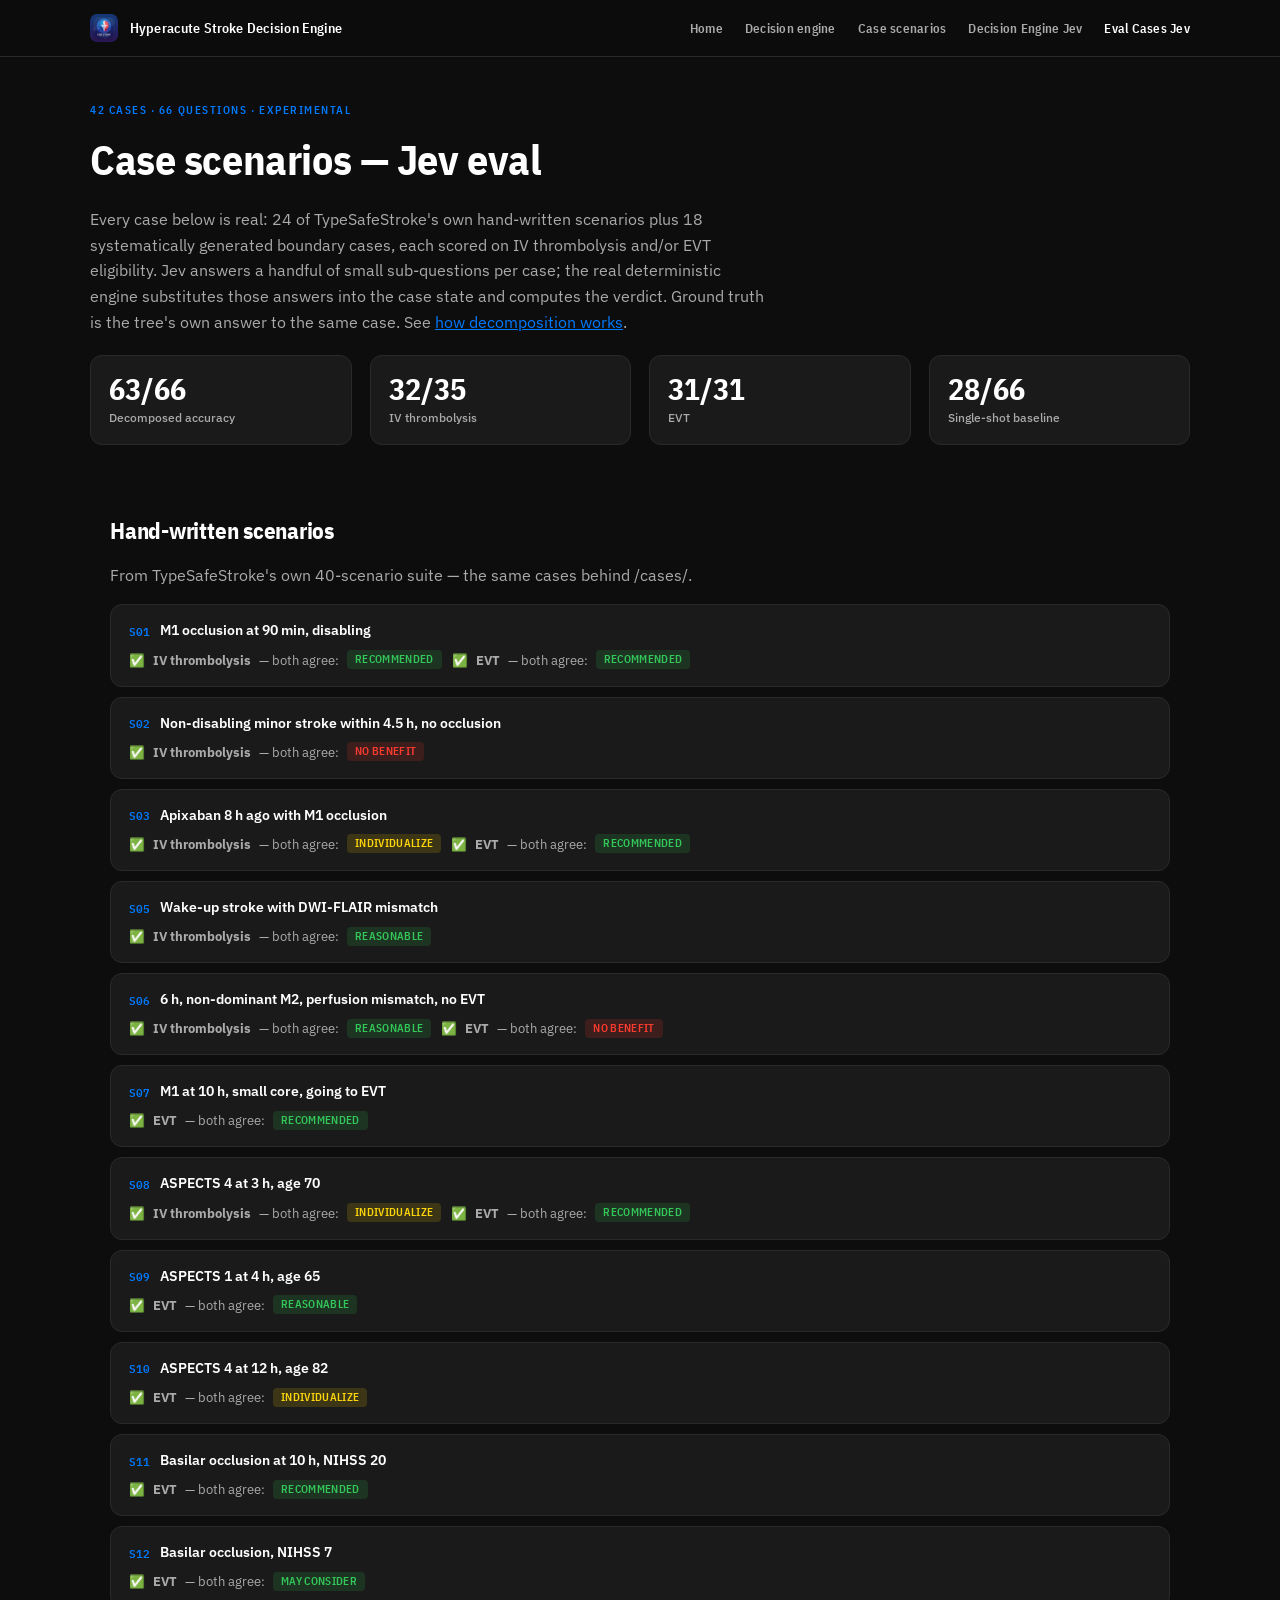
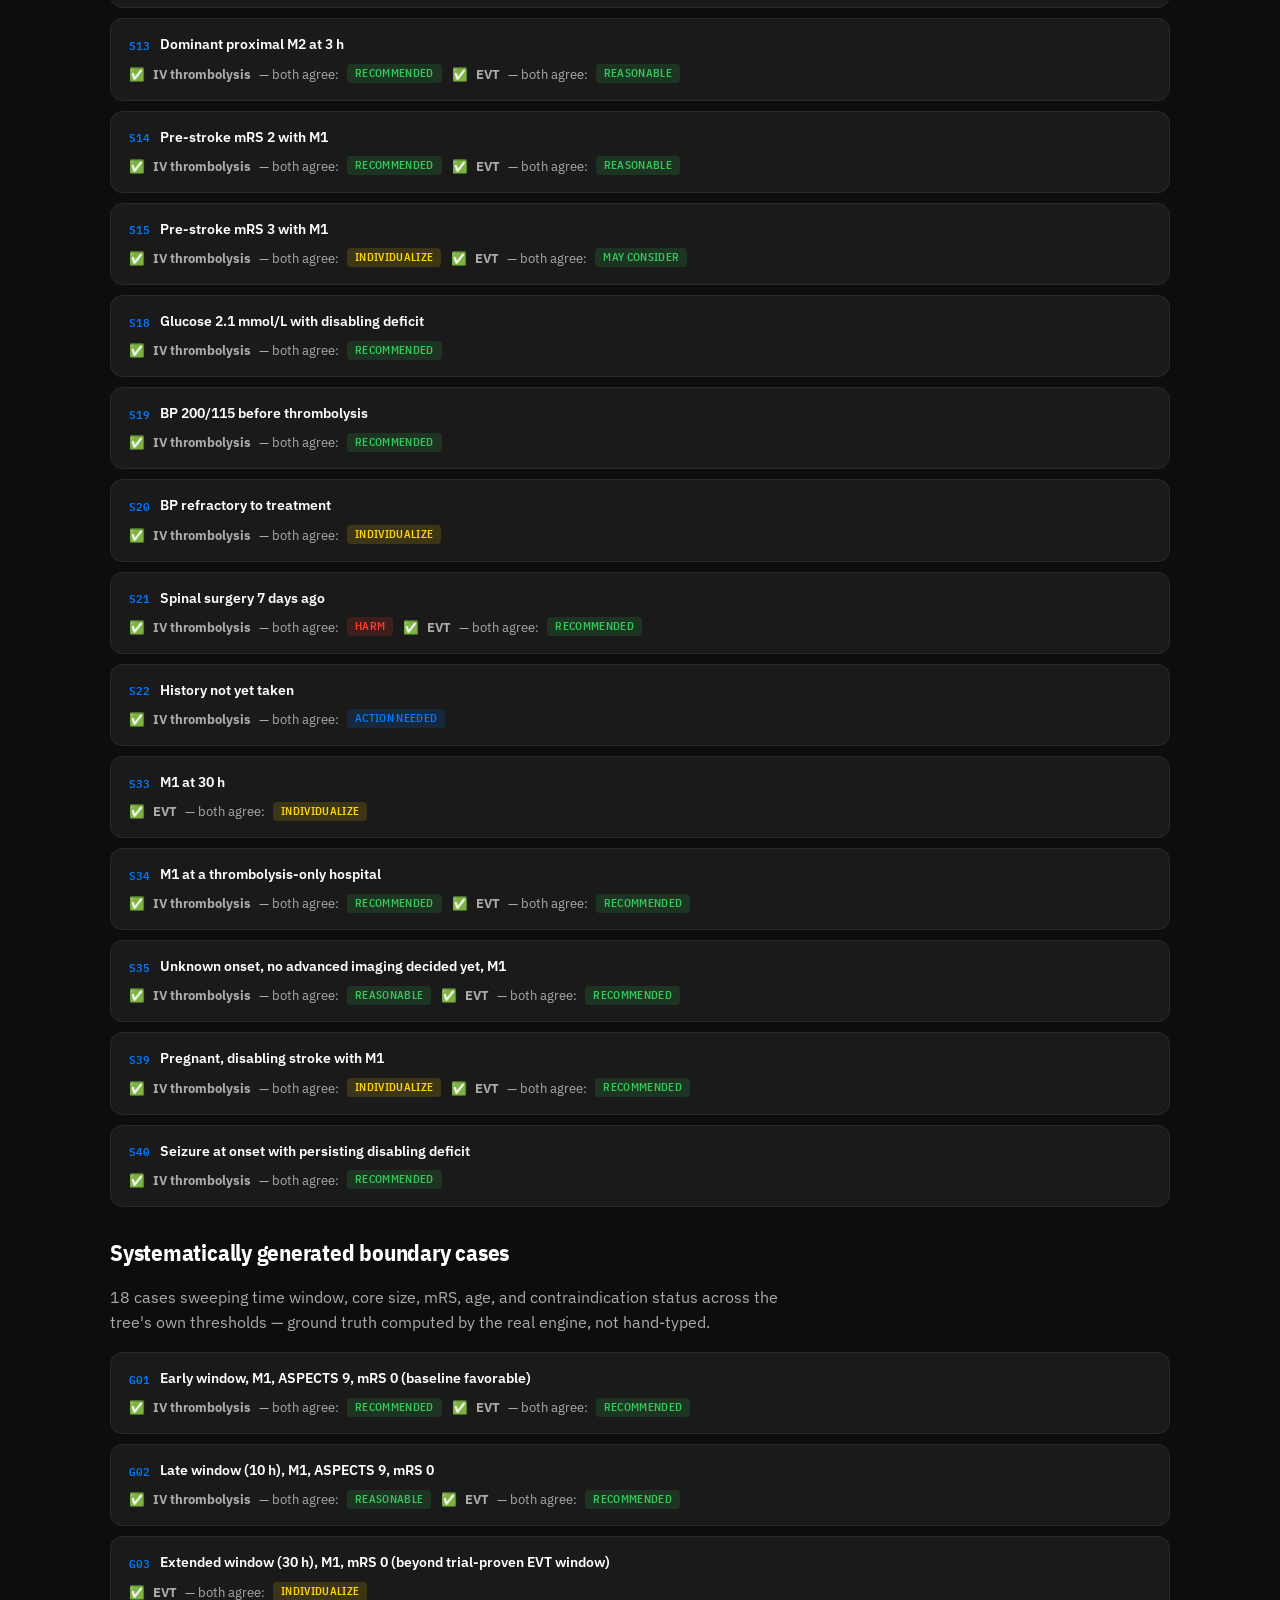
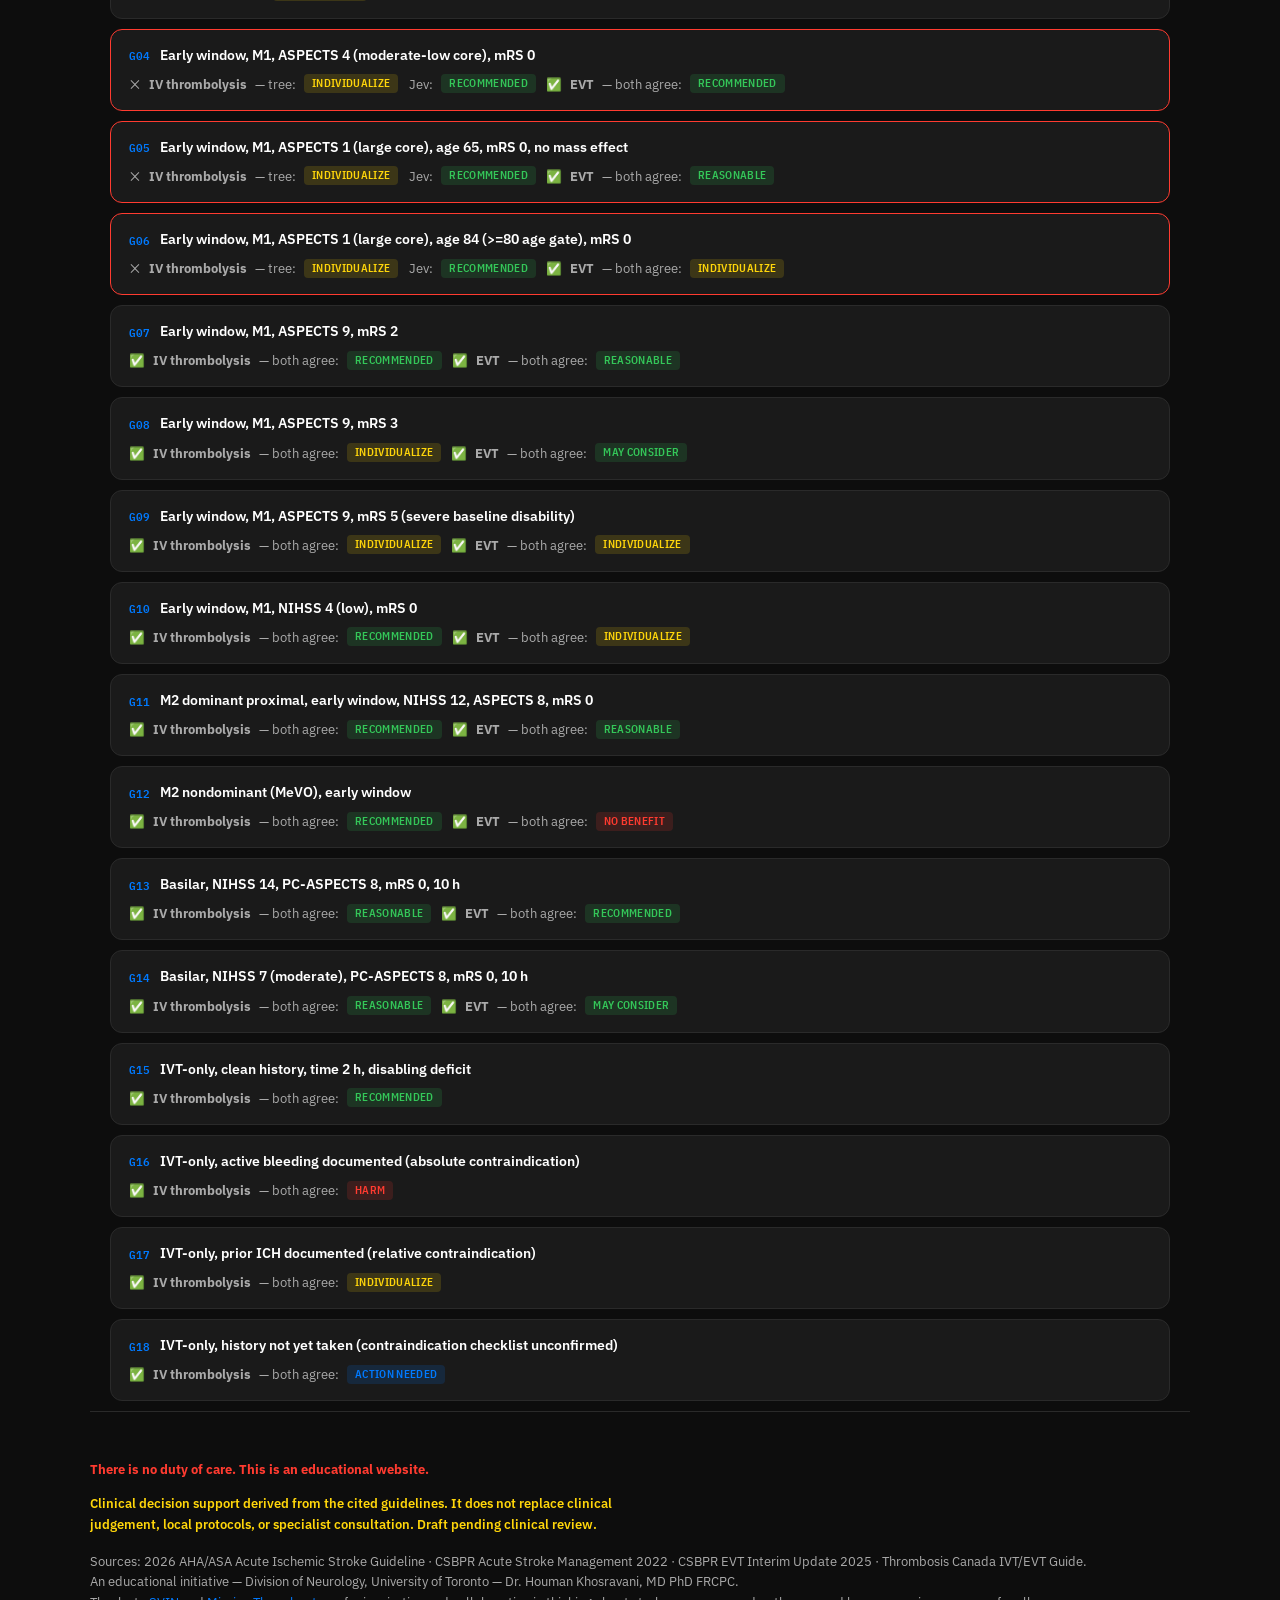
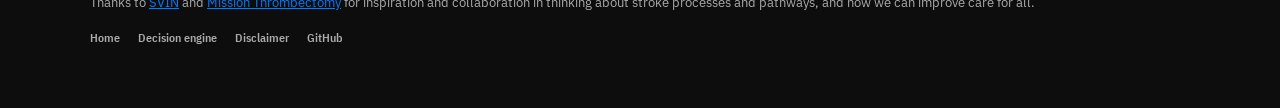
==== cases-jev/index.html @ d891c169 "Add Decision Engine Jev and Eval Cases Jev pages Handoff from a sibling session (TypeSafeWorkJev/Cli" ====
<!doctype html>
<html lang="en">
<head>
<meta charset="utf-8">
<meta name="viewport" content="width=device-width, initial-scale=1">
<title>Case scenarios — Jev eval — Hyperacute Stroke Decision Engine</title>
<meta name="description" content="42 cases, 66 questions: Jev's decomposed sub-answers and synthesized verdict against the deterministic engine's ground truth, side by side, with confidence shown. For educational purposes only currently.">
<link rel="icon" type="image/png" sizes="32x32" href="/assets/img/favicon-32.png">
<link rel="apple-touch-icon" href="/assets/img/favicon-180.png">
<link rel="preconnect" href="https://fonts.googleapis.com">
<link rel="preconnect" href="https://fonts.gstatic.com" crossorigin>
<link rel="stylesheet" href="https://fonts.googleapis.com/css2?family=IBM+Plex+Mono:wght@400;500&family=IBM+Plex+Sans+Condensed:wght@500;600;700&family=IBM+Plex+Sans:ital,wght@0,400;0,500;0,600;1,400&display=swap">
<link rel="stylesheet" href="/assets/css/site.css">
</head>
<body>

<nav class="topnav">
  <img class="topnav__mark" src="/assets/img/app-icon.png" alt="">
  <a class="topnav__title" href="/">Hyperacute Stroke Decision Engine</a>
  <div class="topnav__links">
    <a href="/">Home</a>
    <a href="/engine/">Decision engine</a>
    <a href="/cases/">Case scenarios</a>
    <a href="/engine-jev/">Decision Engine Jev</a>
    <a href="/cases-jev/" aria-current="page">Eval Cases Jev</a>
  </div>
</nav>

<header class="section section--tight wrap">
  <span class="eyebrow">42 cases &middot; 66 questions &middot; experimental</span>
  <h1 style="font-size:clamp(28px,4vw,42px)">Case scenarios &mdash; Jev eval</h1>
  <p class="lede">Every case below is real: 24 of TypeSafeStroke's own hand-written scenarios plus 18 systematically generated boundary cases, each scored on IV thrombolysis and/or EVT eligibility. Jev answers a handful of small sub-questions per case; the real deterministic engine substitutes those answers into the case state and computes the verdict. Ground truth is the tree's own answer to the same case. See <a href="/engine-jev/">how decomposition works</a>.</p>
  <div id="headline-strip" class="stat-strip" style="margin-top:20px"></div>
</header>

<main class="wrap">
  <div id="case-groups"></div>
</main>

<footer class="site-footer wrap">
  <p class="footer-callout">There is no duty of care. This is an educational website.</p>
  <p class="disclaimer">Clinical decision support derived from the cited guidelines. It does not replace clinical judgement, local protocols, or specialist consultation. Draft pending clinical review.</p>
  <p>Sources: 2026 AHA/ASA Acute Ischemic Stroke Guideline &middot; CSBPR Acute Stroke Management 2022 &middot; CSBPR EVT Interim Update 2025 &middot; Thrombosis Canada IVT/EVT Guide.</p>
  <p>An educational initiative &mdash; Division of Neurology, University of Toronto &mdash; Dr. Houman Khosravani, MD PhD FRCPC.</p>
  <p>Thanks to <a href="https://svin.org">SVIN</a> and <a href="https://missionthrombectomy.org">Mission Thrombectomy</a> for inspiration and collaboration in thinking about stroke processes and pathways, and how we can improve care for all.</p>
  <div class="links">
    <a href="/">Home</a>
    <a href="/engine/">Decision engine</a>
    <a href="/disclaimer/">Disclaimer</a>
    <a href="https://github.com/neuroccm/acute-stroke-decision-engine">GitHub</a>
  </div>
</footer>

<script>
const KIND = {
  recommended: "Recommended", reasonable: "Reasonable", may_consider: "May consider",
  individualize: "Individualize", not_recommended: "No benefit", harm: "Harm", action: "Action needed",
};
const QLABEL = { ivt_decision: "IV thrombolysis", evt_decision: "EVT" };
const SUBQ_LABEL = {
  ivt_screen_severity: "Contraindication severity", ivt_disabling_deficit: "Disabling deficit",
  ivt_time_band: "Time since onset (IVT)", evt_time_band: "Time since onset (EVT)",
  evt_core_band: "Core size (ASPECTS)", evt_mrs_band: "Pre-stroke mRS", evt_nihss_band: "NIHSS",
};
const esc = (s) => String(s ?? "").replace(/[&<>"]/g, (c) => ({ "&": "&amp;", "<": "&lt;", ">": "&gt;", '"': "&quot;" }[c]));
const kindBadge = (k) => `<span class="kind-badge k-${esc(k)}">${esc(KIND[k] || k)}</span>`;
const pct = (n) => n == null ? "" : `${Math.round(n * 100)}%`;

function subAnswerRows(subs) {
  return Object.entries(subs).map(([key, a]) => {
    const runnerUp = a.probabilities ? Object.entries(a.probabilities).filter(([k]) => k !== a.band).sort((x, y) => y[1] - x[1])[0] : null;
    const conf = a.confidence != null ? `<span>${pct(a.confidence)} confident${runnerUp && runnerUp[1] > 0.1 ? ` &middot; ${pct(runnerUp[1])} ${esc(runnerUp[0])}` : ""}</span>` : "";
    return `<div><div class="jev-sub-q">${esc(SUBQ_LABEL[key] || key)}</div><div class="jev-sub-row"><b>${esc(a.band)}</b>${conf}</div></div>`;
  }).join("");
}

function questionBlock(qKey, q) {
  const label = QLABEL[qKey] || qKey;
  if (q.correct) {
    return `<div class="jev-q">${q.correct ? "✅" : "❌"} <b>${esc(label)}</b> &mdash; both agree: ${kindBadge(q.target_kind)}</div>`;
  }
  return `<div class="jev-q">❌ <b>${esc(label)}</b> &mdash; tree: ${kindBadge(q.target_kind)} &nbsp;Jev: ${kindBadge(q.synthesized_kind)}</div>`;
}

function caseCard(id, c) {
  const questions = Object.entries(c.questions);
  const anyMiss = questions.some(([, q]) => !q.correct);
  const verdicts = questions.map(([qKey, q]) => questionBlock(qKey, q)).join("");
  const subDetail = questions.map(([qKey, q]) => `
    <div class="jev-sub">
      <div class="jev-sub-q" style="text-transform:none;font-size:13px;color:var(--text-1);margin-bottom:6px">${esc(QLABEL[qKey] || qKey)} &mdash; what Jev was asked, and what it answered</div>
      ${subAnswerRows(q.sub_answers)}
    </div>`).join("");
  return `<details class="jev-case${anyMiss ? " is-miss" : ""}" id="${esc(id)}">
    <summary>
      <div class="jev-case__head">
        <span class="jev-case__id">${esc(id)}</span>
        <span class="jev-case__title">${esc(c.title)}</span>
      </div>
      <div class="jev-case__verdicts">${verdicts}</div>
    </summary>
    ${subDetail}
  </details>`;
}

fetch("/assets/data/jev-eval.json").then((r) => r.json()).then((d) => {
  const s = d.decomposed;
  document.getElementById("headline-strip").innerHTML = `
    <div class="stat"><b>${s.correct}/${s.total}</b><span>Decomposed accuracy</span></div>
    <div class="stat"><b>${s.byQuestion.ivt_decision.correct}/${s.byQuestion.ivt_decision.total}</b><span>IV thrombolysis</span></div>
    <div class="stat"><b>${s.byQuestion.evt_decision.correct}/${s.byQuestion.evt_decision.total}</b><span>EVT</span></div>
    <div class="stat"><b>${d.singleShot.correct}/${d.singleShot.total}</b><span>Single-shot baseline</span></div>
  `;

  const ids = Object.keys(d.cases);
  const handWritten = ids.filter((id) => id.startsWith("S")).sort();
  const generated = ids.filter((id) => id.startsWith("G")).sort();
  const groups = [
    ["Hand-written scenarios", "From TypeSafeStroke's own 40-scenario suite &mdash; the same cases behind /cases/.", handWritten],
    ["Systematically generated boundary cases", "18 cases sweeping time window, core size, mRS, age, and contraindication status across the tree's own thresholds &mdash; ground truth computed by the real engine, not hand-typed.", generated],
  ];
  document.getElementById("case-groups").innerHTML = groups.map(([title, note, groupIds]) => `
    <section class="jev-group">
      <h2>${esc(title)}</h2>
      <p class="lede" style="margin-bottom:16px">${note}</p>
      ${groupIds.map((id) => caseCard(id, d.cases[id])).join("")}
    </section>
  `).join("");

  if (location.hash) {
    const el = document.getElementById(location.hash.slice(1));
    if (el) { el.setAttribute("open", ""); el.scrollIntoView({ block: "start" }); }
  }
});
</script>

</body>
</html>
---- assets/css/site.css ----
/* Hyperacute Stroke Decision Engine — shared site theme
   Palette from CodeStrokeApp/Theme/AppColors.swift. Typography matches
   the vendored TypeSafeStroke engine page (IBM Plex family) for one
   consistent system across / , /engine/ , /cases/ . */

:root {
  --bg: #0d0d0d;
  --surface-1: #1a1a1a;
  --surface-2: #2a2a2a;
  --surface-3: #3a3a3a;
  --accent: #007aff;
  --green: #34c759;
  --yellow: #ffd60a;
  --red: #ff3b30;
  --code-red: #cc0000;
  --text-1: #ffffff;
  --text-2: #aaaaaa;
  --text-3: #666666;
  --rule: #2a2a2a;
  --hero-grad-1: #0b1330;
  --hero-grad-2: #1c1440;
  --sans: "IBM Plex Sans", system-ui, -apple-system, "Segoe UI", sans-serif;
  --cond: "IBM Plex Sans Condensed", "Arial Narrow", system-ui, sans-serif;
  --mono: "IBM Plex Mono", ui-monospace, "SF Mono", Menlo, monospace;
  --radius: 12px;
  --shadow: 0 1px 2px rgba(0, 0, 0, .4), 0 8px 24px rgba(0, 0, 0, .35);
  --maxw: 1100px;
}

* { box-sizing: border-box; }
html { scroll-behavior: smooth; }
@media (prefers-reduced-motion: reduce) { html { scroll-behavior: auto; } }
body {
  margin: 0;
  background: var(--bg);
  color: var(--text-1);
  font: 15px/1.6 var(--sans);
  -webkit-font-smoothing: antialiased;
}
a { color: var(--accent); }
img { max-width: 100%; display: block; }
h1, h2, h3 { font-family: var(--cond); font-weight: 700; letter-spacing: -.01em; text-wrap: balance; margin: 0; }
p { margin: 0; }
:focus-visible { outline: 2px solid var(--accent); outline-offset: 2px; border-radius: 4px; }

.wrap { max-width: var(--maxw); margin: 0 auto; padding-inline: 20px; }

/* Top navigation */
.topnav {
  position: sticky; top: 0; z-index: 30;
  display: flex; align-items: center; gap: 12px;
  padding: 14px max(20px, calc((100vw - var(--maxw)) / 2));
  background: rgba(13, 13, 13, .86);
  backdrop-filter: blur(10px);
  border-bottom: 1px solid var(--rule);
}
.topnav__mark { width: 28px; height: 28px; border-radius: 7px; }
.topnav__title { font: 600 14px/1 var(--cond); letter-spacing: .01em; color: var(--text-1); text-decoration: none; }
.topnav__links { margin-left: auto; display: flex; gap: 22px; font: 600 13px/1 var(--cond); letter-spacing: .02em; }
.topnav__links a { color: var(--text-2); text-decoration: none; }
.topnav__links a:hover, .topnav__links a[aria-current="page"] { color: var(--text-1); }

/* Sections */
.section { padding: 72px 0; border-top: 1px solid var(--rule); }
.section:first-of-type { border-top: 0; }
.section--tight { padding: 40px 0; }
.eyebrow {
  display: inline-block; font: 600 11px/1 var(--cond); letter-spacing: .14em;
  text-transform: uppercase; color: var(--accent); margin-bottom: 10px;
}
.lede { color: var(--text-2); max-width: 68ch; font-size: 16px; margin-top: 14px; }

/* Hero */
.hero {
  padding: 96px 0 72px;
  background:
    radial-gradient(1100px 520px at 15% -10%, var(--hero-grad-2), transparent 60%),
    radial-gradient(900px 520px at 100% 0%, var(--hero-grad-1), transparent 55%),
    var(--bg);
}
.hero h1 { font-size: clamp(34px, 5vw, 56px); max-width: 16ch; }
.hero__row { display: flex; align-items: center; gap: 14px; margin-bottom: 18px; }
.hero__mark { width: 44px; height: 44px; border-radius: 10px; }
.hero__actions { display: flex; flex-wrap: wrap; gap: 12px; margin-top: 30px; }

.badge--disclaimer {
  display: inline-flex; align-items: center; gap: 8px;
  font: 600 11px/1 var(--cond); letter-spacing: .06em; text-transform: uppercase;
  color: var(--yellow); border: 1px solid currentColor; border-radius: 999px;
  padding: 7px 12px; margin-top: 28px;
}

/* Buttons */
.btn {
  display: inline-flex; align-items: center; gap: 8px;
  font: 600 14px/1 var(--cond); letter-spacing: .02em;
  padding: 13px 20px; border-radius: 999px; text-decoration: none;
  border: 1px solid transparent; cursor: pointer;
}
.btn--primary { background: var(--accent); color: #fff; }
.btn--primary:hover { background: #1a86ff; }
.btn--ghost { background: var(--surface-1); color: var(--text-1); border-color: var(--surface-3); }
.btn--ghost:hover { border-color: var(--text-2); }
.btn svg { width: 16px; height: 16px; }

/* Stat strip */
.stat-strip { display: grid; grid-template-columns: repeat(auto-fit, minmax(130px, 1fr)); gap: 18px; margin-top: 8px; }
.stat { background: var(--surface-1); border: 1px solid var(--rule); border-radius: var(--radius); padding: 18px; }
.stat b { display: block; font: 700 30px/1 var(--cond); color: var(--text-1); }
.stat span { display: block; margin-top: 6px; font: 500 12px/1.3 var(--sans); color: var(--text-2); }

/* Step grid ("how it works") */
.step-grid { display: grid; grid-template-columns: repeat(auto-fit, minmax(220px, 1fr)); gap: 20px; margin-top: 32px; }
.step { background: var(--surface-1); border: 1px solid var(--rule); border-radius: var(--radius); padding: 22px; }
.step__icon {
  width: 40px; height: 40px; border-radius: 10px; background: var(--surface-2);
  display: flex; align-items: center; justify-content: center; color: var(--accent); margin-bottom: 16px;
}
.step__icon svg { width: 20px; height: 20px; }
.step h3 { font-size: 16px; margin-bottom: 8px; }
.step p { color: var(--text-2); font-size: 13.5px; }

/* Card grid (explore cards, case scenario cards) */
.card-grid { display: grid; grid-template-columns: repeat(auto-fit, minmax(260px, 1fr)); gap: 16px; margin-top: 18px; }
.card {
  display: block; background: var(--surface-1); border: 1px solid var(--rule); border-radius: var(--radius);
  padding: 20px; text-decoration: none; color: inherit; box-shadow: var(--shadow); transition: border-color .15s ease;
}
.card:hover { border-color: var(--accent); }
.card h3 { font-size: 16px; margin-bottom: 6px; }
.card p { color: var(--text-2); font-size: 13.5px; }
.card__meta { display: block; font: 600 11px/1 var(--mono); letter-spacing: .04em; color: var(--accent); margin-bottom: 10px; text-transform: uppercase; }

/* Footer */
.site-footer { padding: 48px 0 64px; border-top: 1px solid var(--rule); color: var(--text-2); font-size: 13px; }
.site-footer .disclaimer { color: var(--yellow); font-weight: 600; max-width: 70ch; margin-bottom: 16px; }
.site-footer .links { display: flex; flex-wrap: wrap; gap: 18px; margin-top: 18px; font: 600 12px/1 var(--cond); }
.site-footer .links a { color: var(--text-2); text-decoration: none; }
.site-footer .links a:hover { color: var(--text-1); }

.footer-callout { font: 700 13px/1.5 var(--sans); color: var(--red); margin: 0 0 14px; }

.prose { max-width: 74ch; color: var(--text-1); font-size: 14.5px; line-height: 1.7; }
.prose h2 { font-size: 18px; margin: 32px 0 4px; color: var(--text-1); }
.prose p { margin: 0 0 14px; }
.prose a { color: var(--accent); }

/* Jev eval pages */
.kind-badge {
  display: inline-flex; align-items: center; font: 600 11px/1 var(--cond); letter-spacing: .03em;
  text-transform: uppercase; padding: 4px 8px; border-radius: 4px; white-space: nowrap;
}
.kind-badge.k-recommended, .kind-badge.k-reasonable, .kind-badge.k-may_consider { background: rgba(52, 199, 89, .15); color: var(--green); }
.kind-badge.k-individualize { background: rgba(255, 214, 10, .15); color: var(--yellow); }
.kind-badge.k-not_recommended, .kind-badge.k-harm { background: rgba(255, 59, 48, .15); color: var(--red); }
.kind-badge.k-action { background: rgba(0, 122, 255, .15); color: var(--accent); }

.verdict { display: inline-flex; align-items: center; gap: 6px; font: 700 13px/1 var(--sans); }
.verdict.v-correct { color: var(--green); }
.verdict.v-incorrect { color: var(--red); }

.compare-table { width: 100%; border-collapse: collapse; font-size: 13.5px; margin-top: 12px; }
.compare-table th, .compare-table td { text-align: left; padding: 10px 12px; border-bottom: 1px solid var(--rule); }
.compare-table th { color: var(--text-2); font: 600 11px/1 var(--cond); text-transform: uppercase; letter-spacing: .04em; }
.compare-table td b { font: 700 16px/1 var(--cond); }
.compare-table tr:last-child td { border-bottom: 0; }

.jev-group { margin-top: 28px; }
.jev-case {
  background: var(--surface-1); border: 1px solid var(--rule); border-radius: var(--radius);
  padding: 16px 18px; margin-bottom: 10px;
}
.jev-case.is-miss { border-color: var(--red); }
.jev-case summary { cursor: pointer; list-style: none; }
.jev-case summary::-webkit-details-marker { display: none; }
.jev-case__head { display: flex; align-items: center; gap: 10px; flex-wrap: wrap; }
.jev-case__id { font: 600 11px/1 var(--mono); color: var(--accent); text-transform: uppercase; }
.jev-case__title { font: 600 14px/1.3 var(--sans); flex: 1 1 auto; min-width: 200px; }
.jev-case__verdicts { display: flex; gap: 10px; flex-wrap: wrap; margin-top: 10px; }
.jev-q { display: flex; align-items: center; gap: 8px; font-size: 12.5px; color: var(--text-2); }
.jev-sub {
  display: grid; gap: 10px; margin-top: 14px; padding-top: 14px; border-top: 1px solid var(--rule);
}
.jev-sub-q { font: 600 12px/1 var(--cond); letter-spacing: .02em; color: var(--text-2); text-transform: uppercase; margin-bottom: 2px; }
.jev-sub-row { display: flex; justify-content: space-between; gap: 12px; font-size: 13px; }
.jev-sub-row b { font-weight: 600; }
.jev-sub-row span { color: var(--text-2); font: 500 12px var(--mono); }

@media (max-width: 640px) {
  .topnav__links { gap: 14px; }
  .hero { padding: 64px 0 48px; }
  .section { padding: 48px 0; }
}
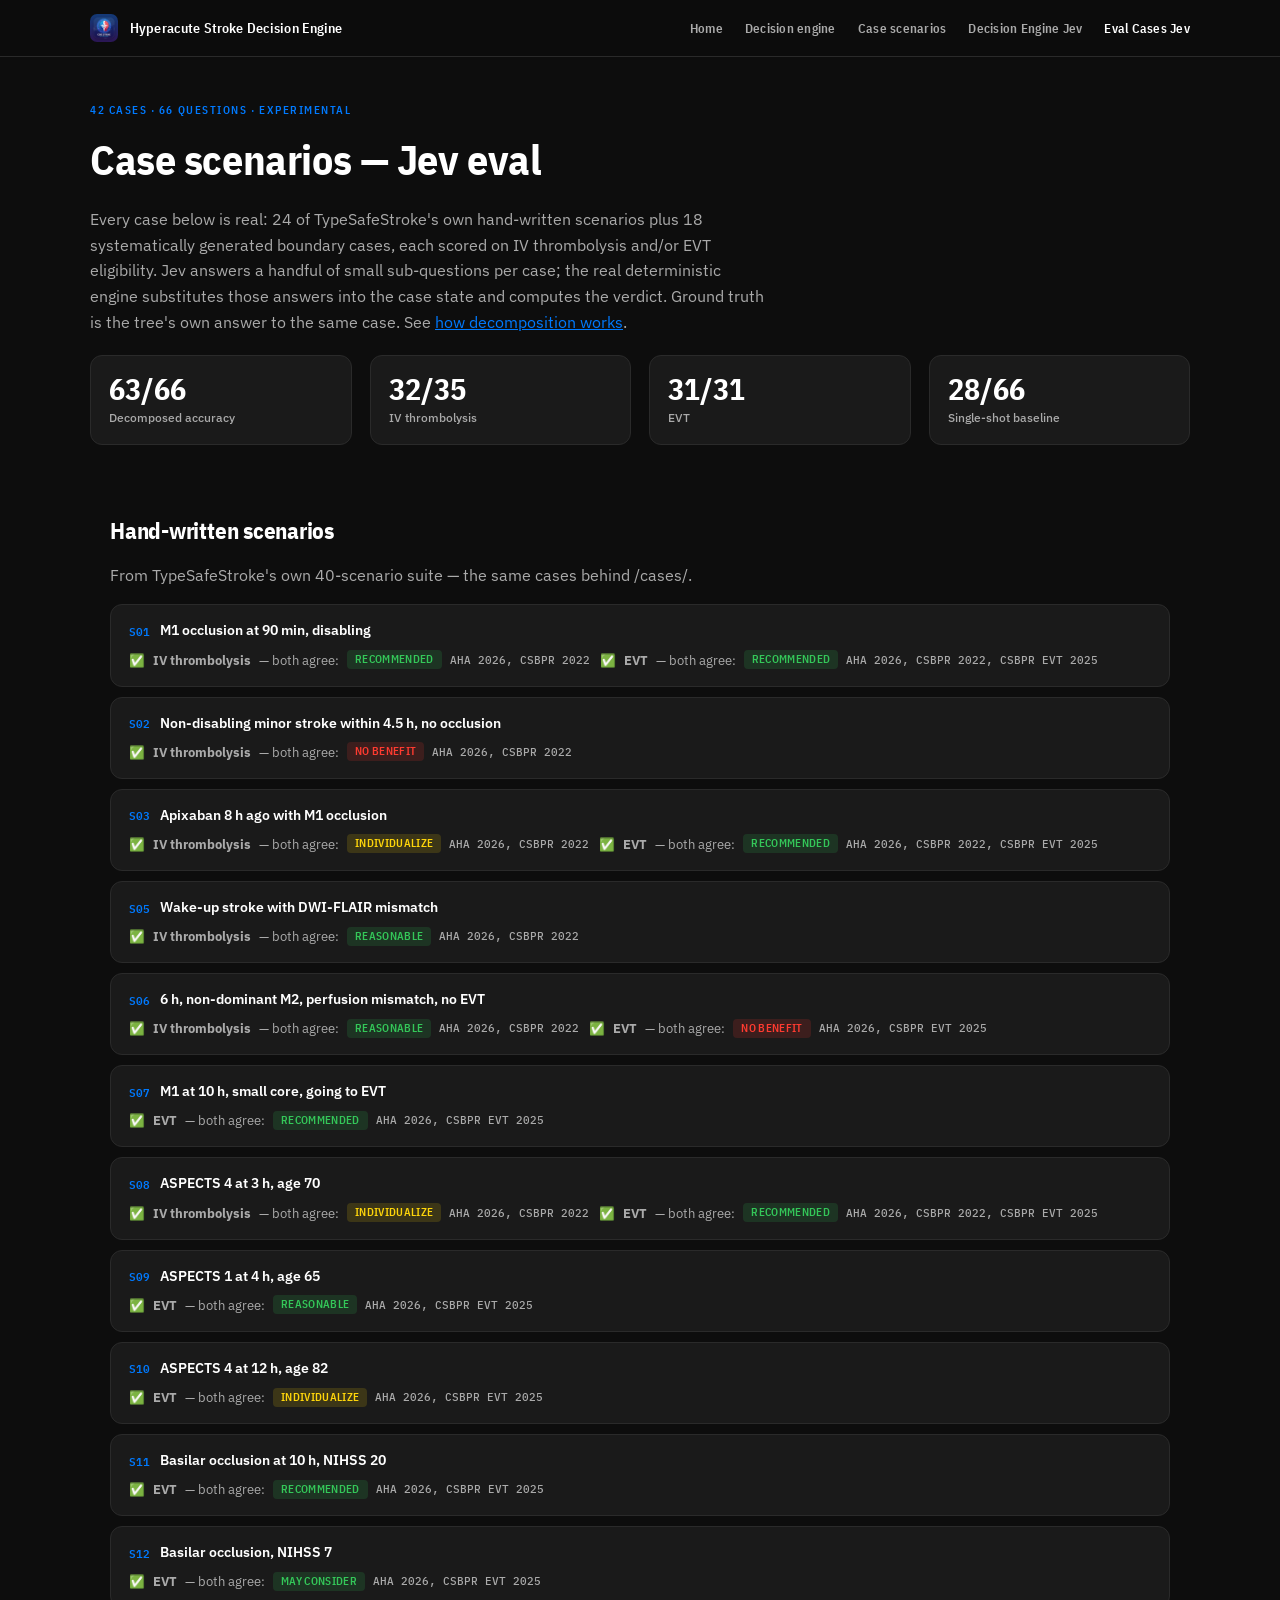
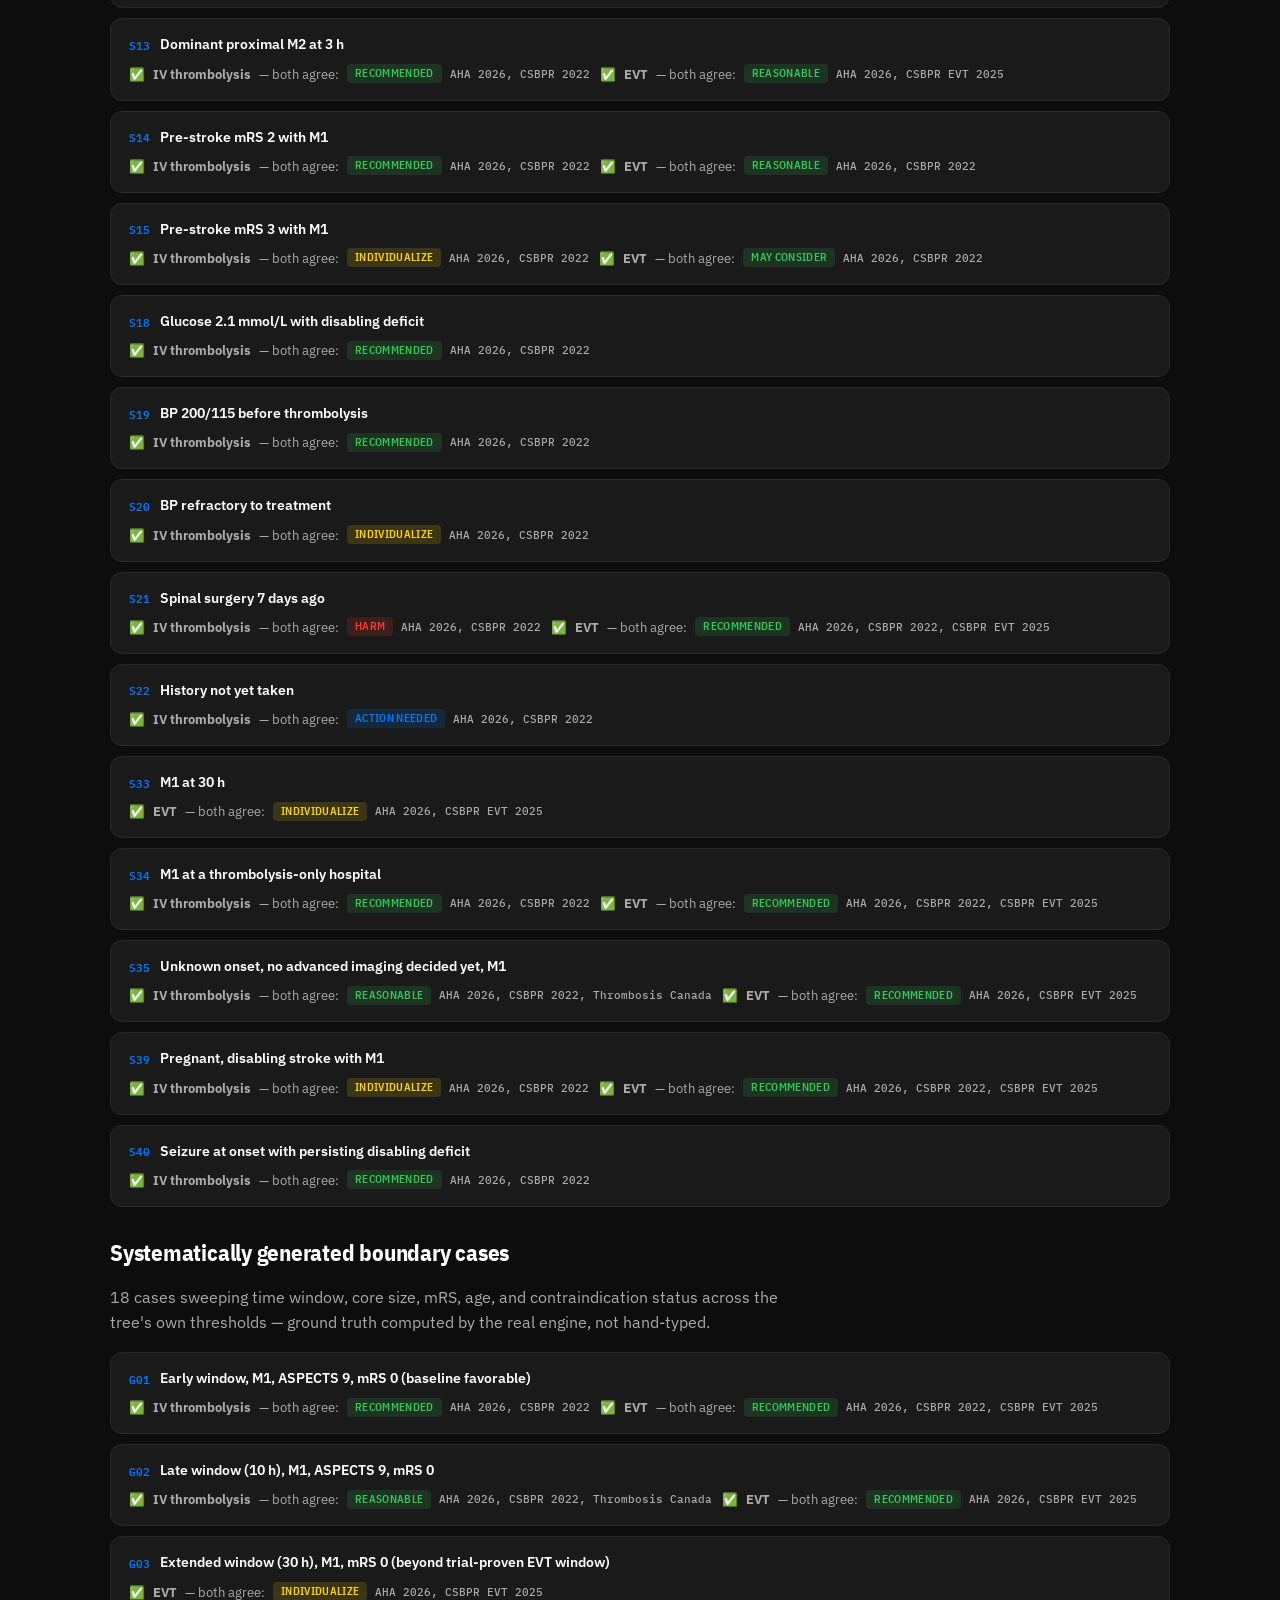
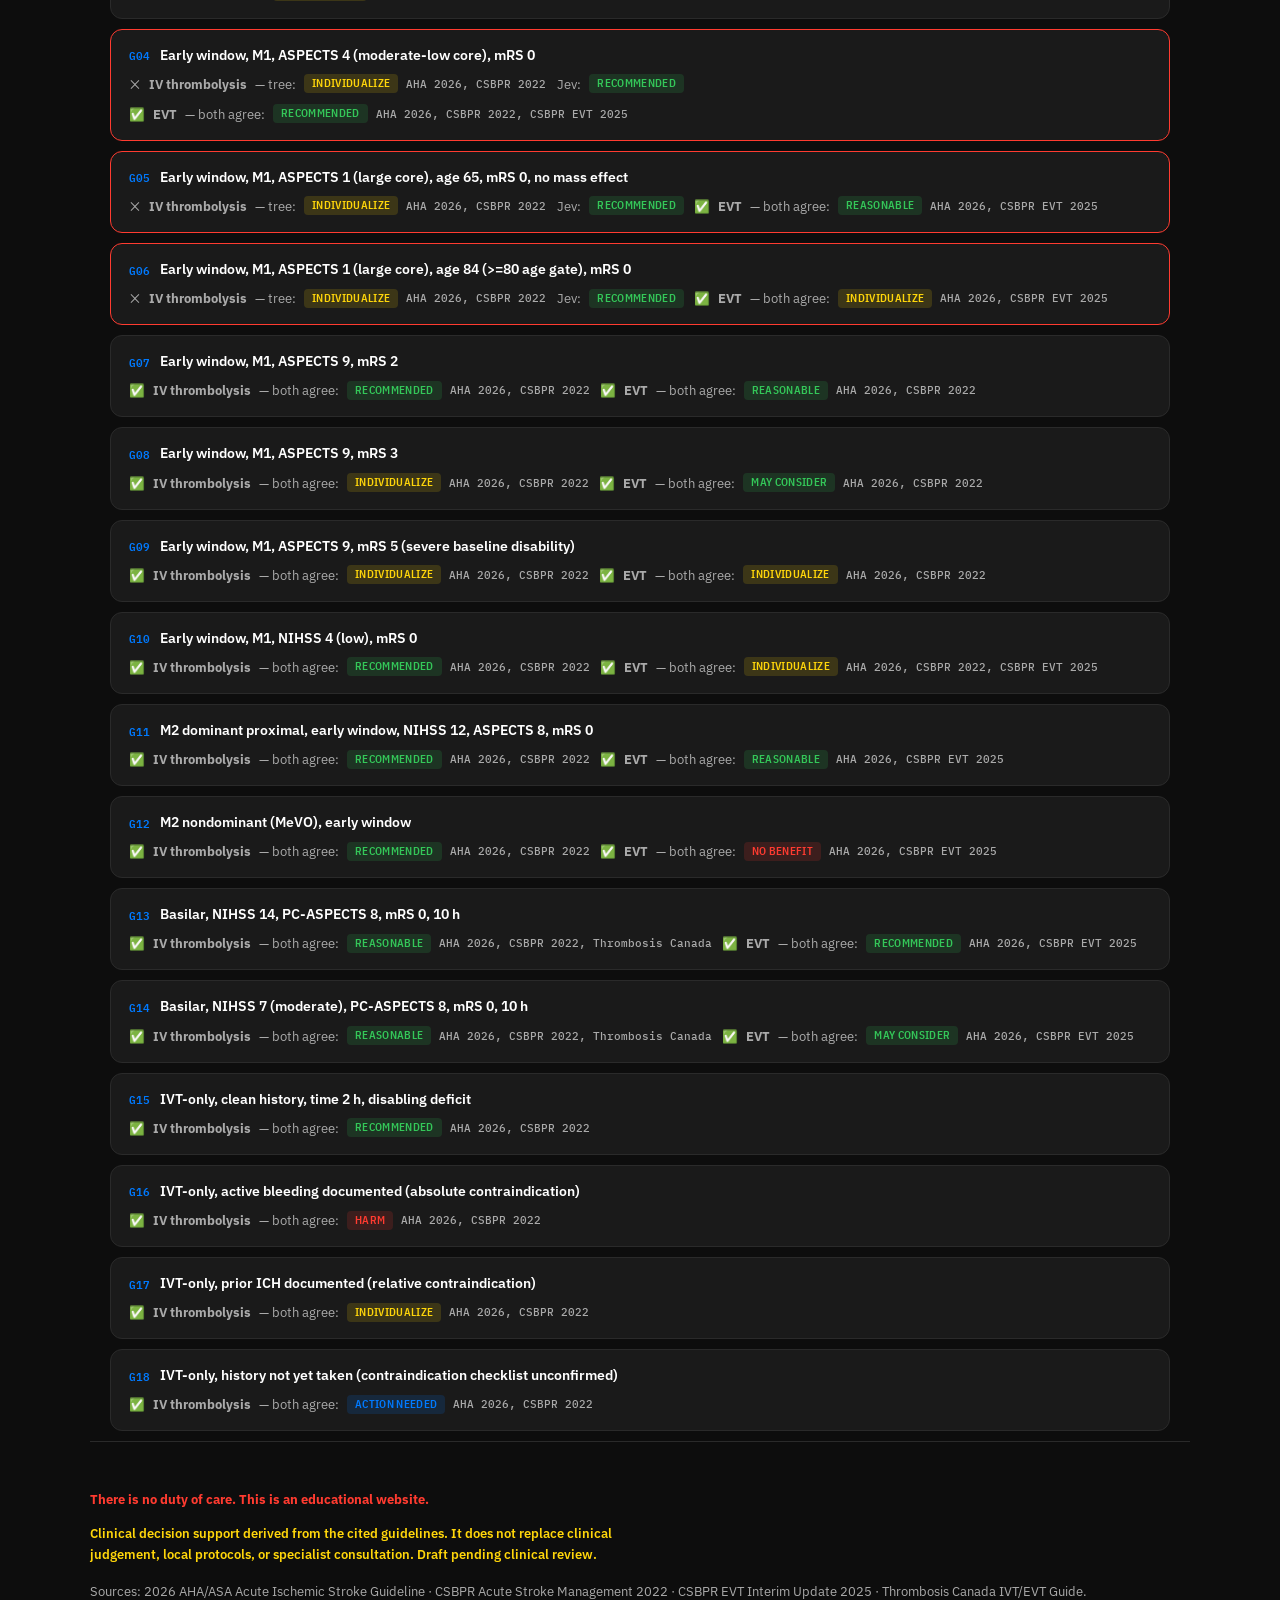
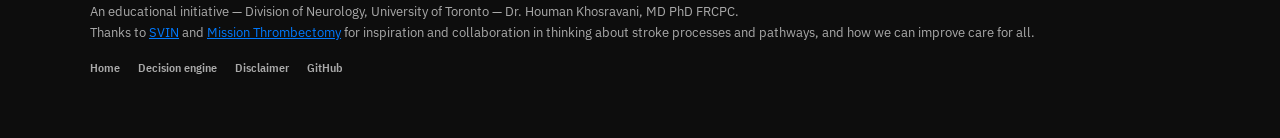
==== commit 675d6947: "Show which guideline each Jev-eval verdict traces to Answers a direct question: yes, enough info exi" ====
--- a/cases-jev/index.html
+++ b/cases-jev/index.html
@@ -74,12 +74,16 @@
   }).join("");
 }
 
+function sourcesNote(q) {
+  return q.sources && q.sources.length ? `<span class="jev-sources">${esc(q.sources.join(", "))}</span>` : "";
+}
+
 function questionBlock(qKey, q) {
   const label = QLABEL[qKey] || qKey;
   if (q.correct) {
-    return `<div class="jev-q">${q.correct ? "✅" : "❌"} <b>${esc(label)}</b> &mdash; both agree: ${kindBadge(q.target_kind)}</div>`;
+    return `<div class="jev-q">✅ <b>${esc(label)}</b> &mdash; both agree: ${kindBadge(q.target_kind)} ${sourcesNote(q)}</div>`;
   }
-  return `<div class="jev-q">❌ <b>${esc(label)}</b> &mdash; tree: ${kindBadge(q.target_kind)} &nbsp;Jev: ${kindBadge(q.synthesized_kind)}</div>`;
+  return `<div class="jev-q">❌ <b>${esc(label)}</b> &mdash; tree: ${kindBadge(q.target_kind)} ${sourcesNote(q)} &nbsp;Jev: ${kindBadge(q.synthesized_kind)}</div>`;
 }
 
 function caseCard(id, c) {
@@ -90,6 +94,7 @@
     <div class="jev-sub">
       <div class="jev-sub-q" style="text-transform:none;font-size:13px;color:var(--text-1);margin-bottom:6px">${esc(QLABEL[qKey] || qKey)} &mdash; what Jev was asked, and what it answered</div>
       ${subAnswerRows(q.sub_answers)}
+      ${q.divergence ? `<div class="jev-divergence"><b>Guideline divergence:</b> ${esc(q.divergence)}</div>` : ""}
     </div>`).join("");
   return `<details class="jev-case${anyMiss ? " is-miss" : ""}" id="${esc(id)}">
     <summary>
--- a/assets/css/site.css
+++ b/assets/css/site.css
@@ -177,7 +177,10 @@
 .jev-case__id { font: 600 11px/1 var(--mono); color: var(--accent); text-transform: uppercase; }
 .jev-case__title { font: 600 14px/1.3 var(--sans); flex: 1 1 auto; min-width: 200px; }
 .jev-case__verdicts { display: flex; gap: 10px; flex-wrap: wrap; margin-top: 10px; }
-.jev-q { display: flex; align-items: center; gap: 8px; font-size: 12.5px; color: var(--text-2); }
+.jev-q { display: flex; align-items: center; gap: 8px; flex-wrap: wrap; font-size: 12.5px; color: var(--text-2); }
+.jev-sources { font: 500 11px var(--mono); color: var(--text-2); }
+.jev-divergence { margin-top: 4px; font-size: 12px; color: var(--text-2); line-height: 1.5; }
+.jev-divergence b { color: var(--text-1); }
 .jev-sub {
   display: grid; gap: 10px; margin-top: 14px; padding-top: 14px; border-top: 1px solid var(--rule);
 }
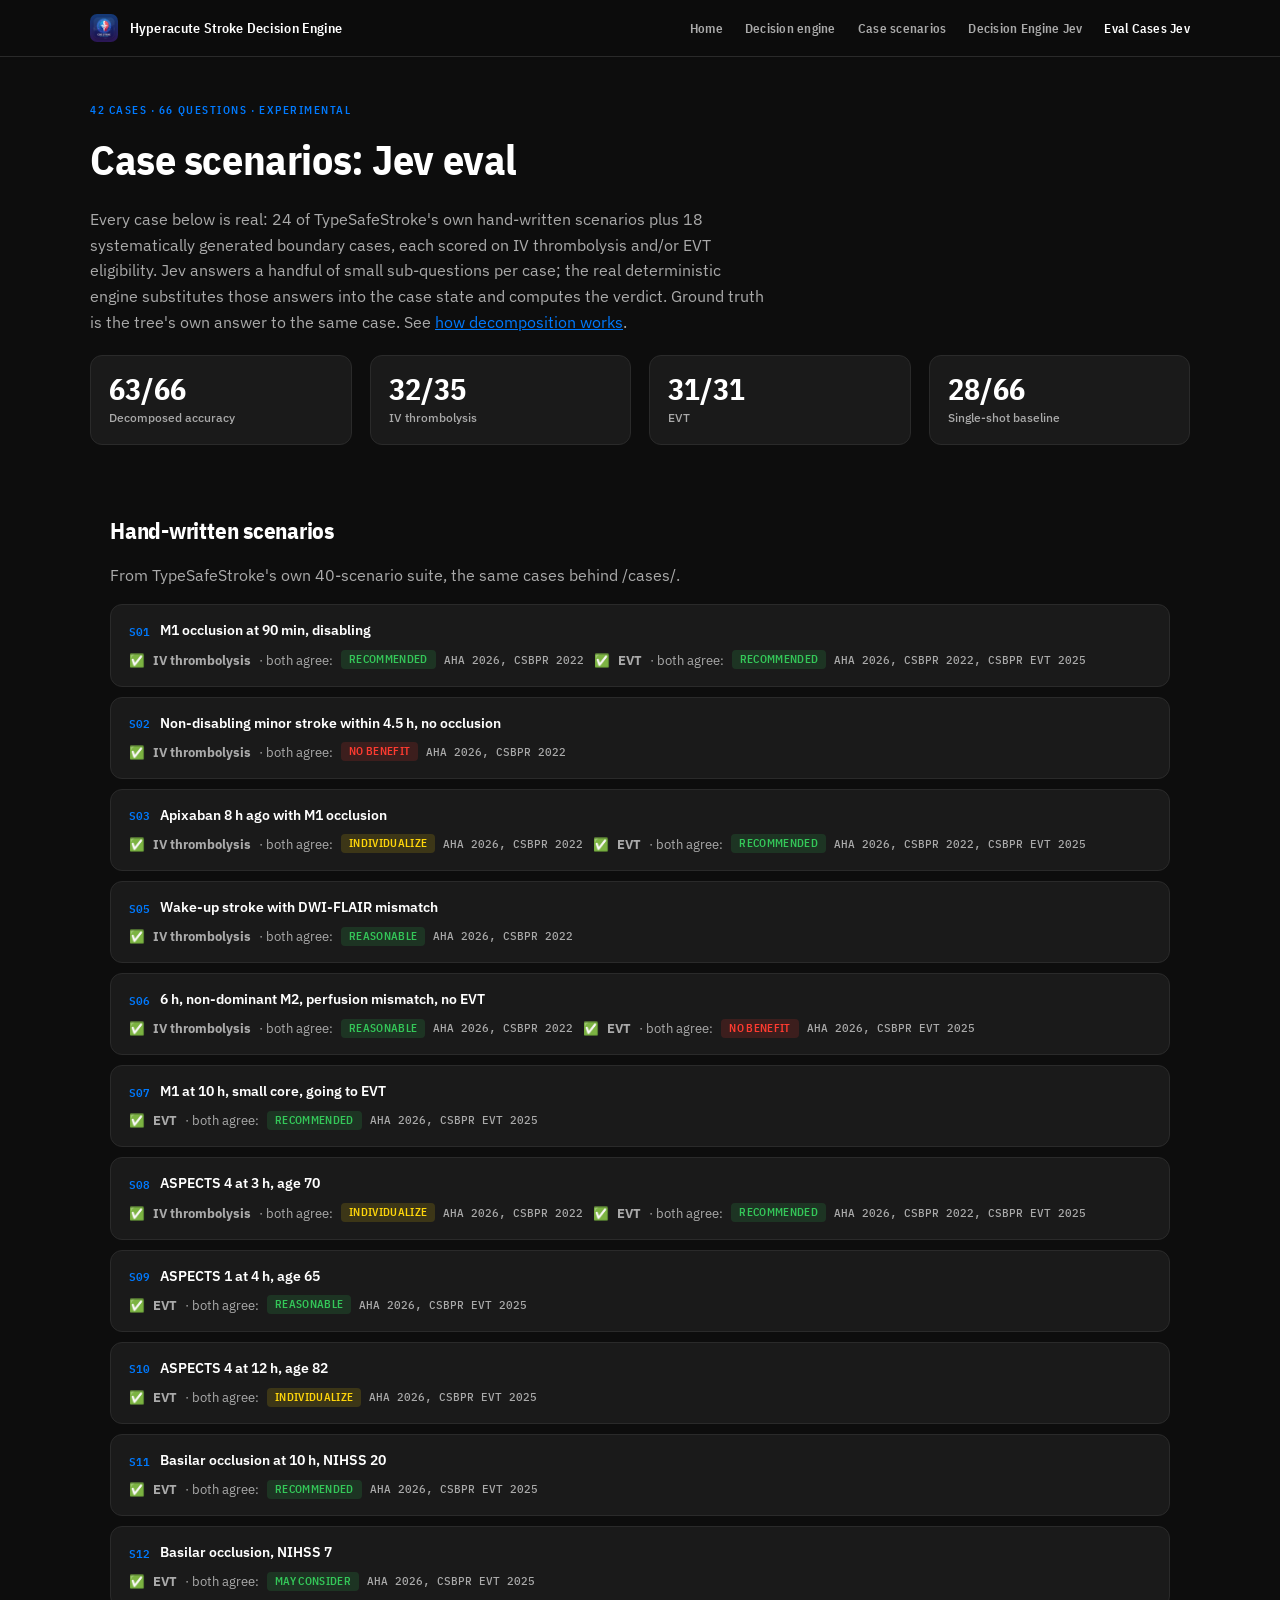
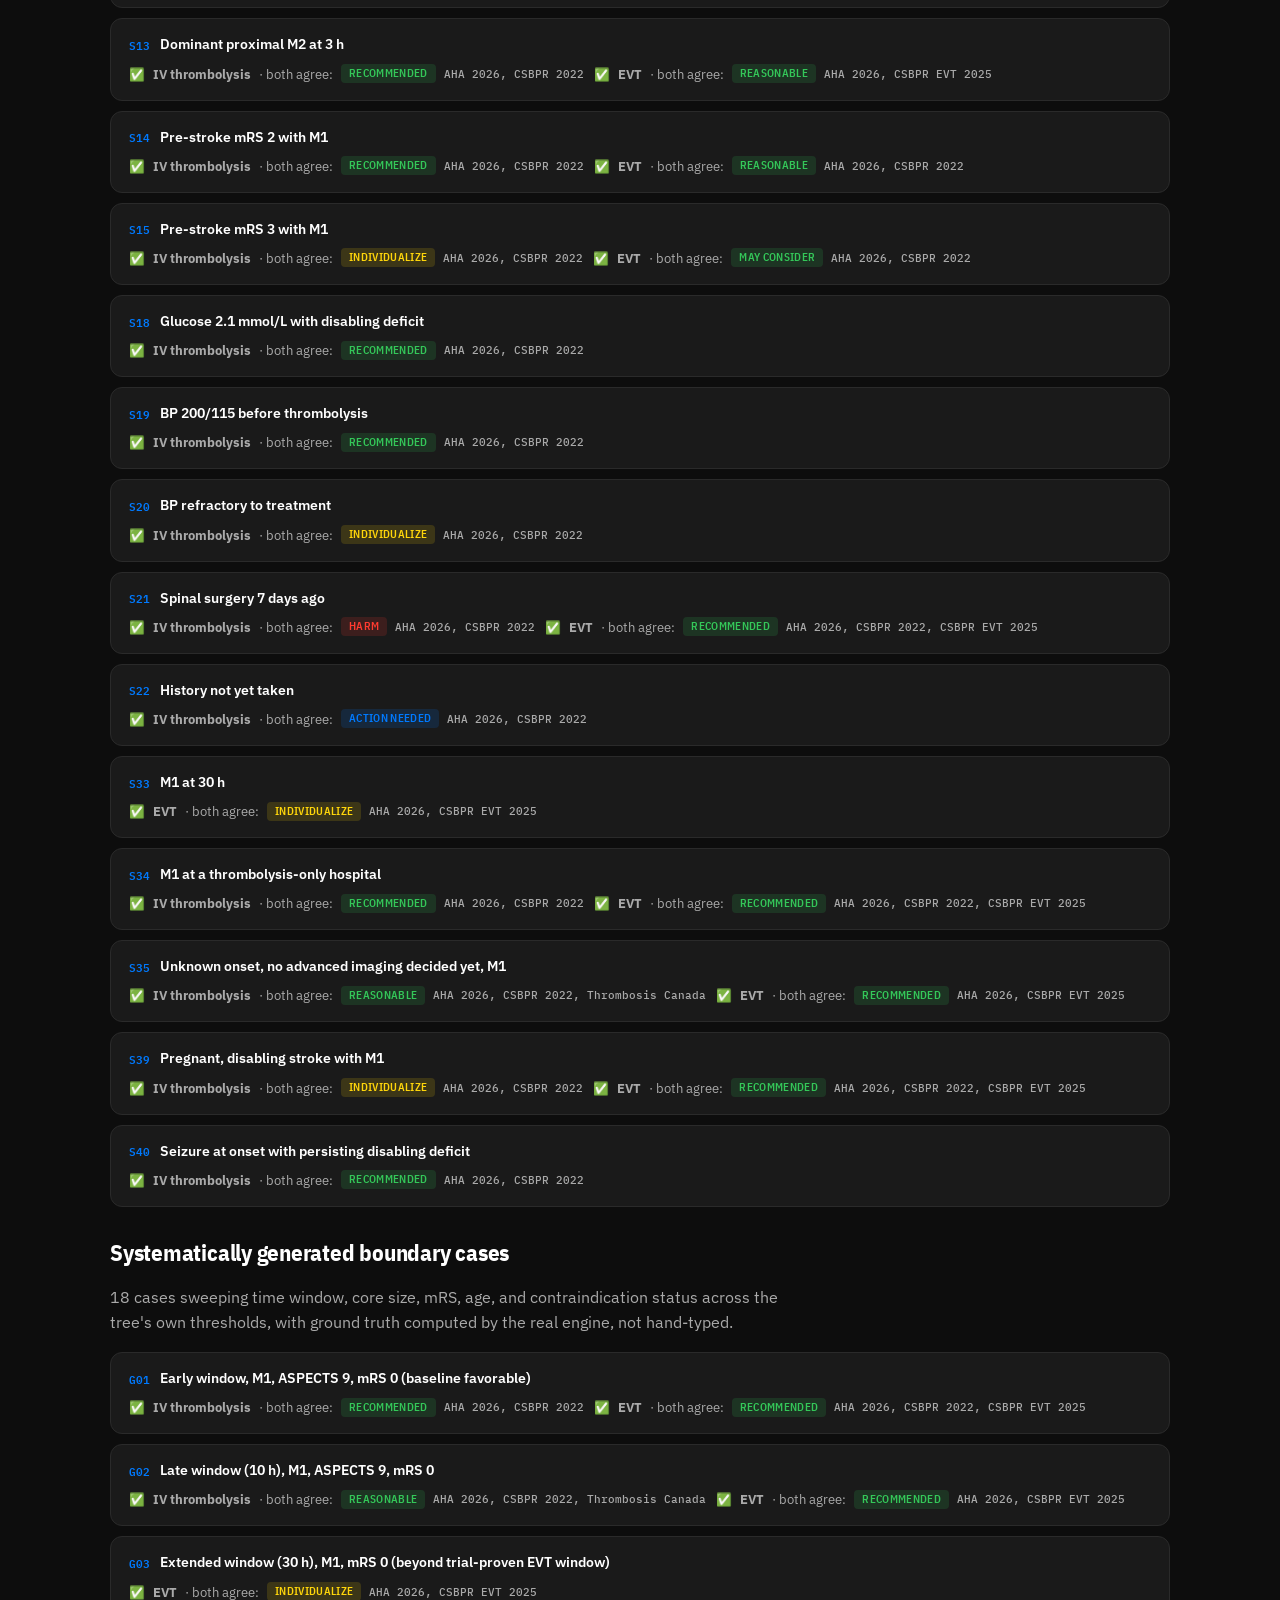
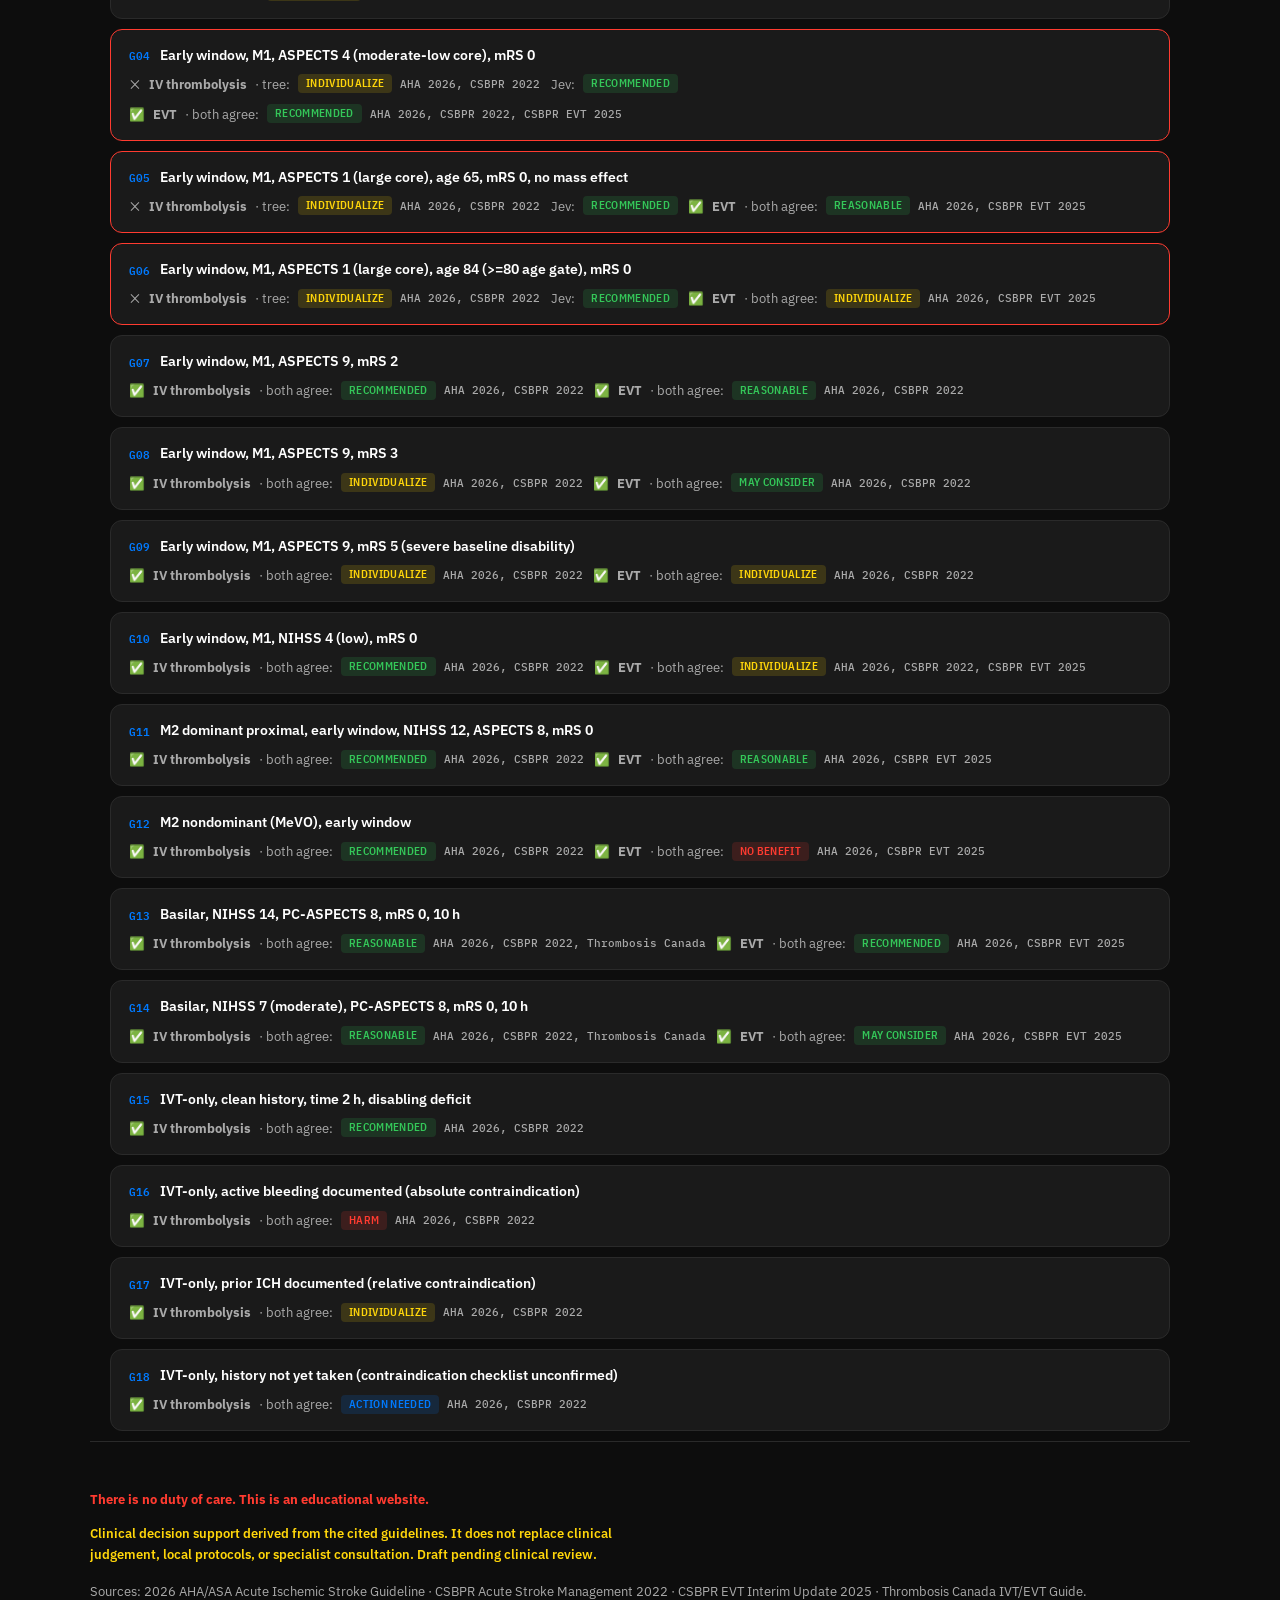
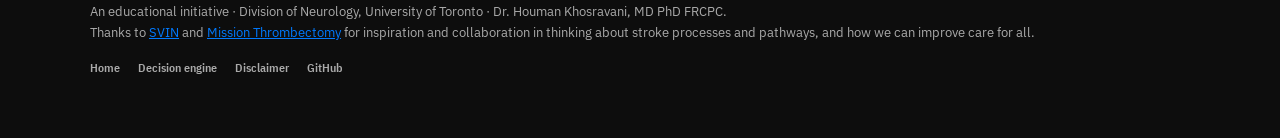
==== commit be899964: "Remove em-dashes site-wide; say recommendations reference back to the guideline, not page - Rewrite " ====
--- a/cases-jev/index.html
+++ b/cases-jev/index.html
@@ -3,7 +3,7 @@
 <head>
 <meta charset="utf-8">
 <meta name="viewport" content="width=device-width, initial-scale=1">
-<title>Case scenarios — Jev eval — Hyperacute Stroke Decision Engine</title>
+<title>Case scenarios: Jev eval | Hyperacute Stroke Decision Engine</title>
 <meta name="description" content="42 cases, 66 questions: Jev's decomposed sub-answers and synthesized verdict against the deterministic engine's ground truth, side by side, with confidence shown. For educational purposes only currently.">
 <link rel="icon" type="image/png" sizes="32x32" href="/assets/img/favicon-32.png">
 <link rel="apple-touch-icon" href="/assets/img/favicon-180.png">
@@ -28,7 +28,7 @@
 
 <header class="section section--tight wrap">
   <span class="eyebrow">42 cases &middot; 66 questions &middot; experimental</span>
-  <h1 style="font-size:clamp(28px,4vw,42px)">Case scenarios &mdash; Jev eval</h1>
+  <h1 style="font-size:clamp(28px,4vw,42px)">Case scenarios: Jev eval</h1>
   <p class="lede">Every case below is real: 24 of TypeSafeStroke's own hand-written scenarios plus 18 systematically generated boundary cases, each scored on IV thrombolysis and/or EVT eligibility. Jev answers a handful of small sub-questions per case; the real deterministic engine substitutes those answers into the case state and computes the verdict. Ground truth is the tree's own answer to the same case. See <a href="/engine-jev/">how decomposition works</a>.</p>
   <div id="headline-strip" class="stat-strip" style="margin-top:20px"></div>
 </header>
@@ -41,7 +41,7 @@
   <p class="footer-callout">There is no duty of care. This is an educational website.</p>
   <p class="disclaimer">Clinical decision support derived from the cited guidelines. It does not replace clinical judgement, local protocols, or specialist consultation. Draft pending clinical review.</p>
   <p>Sources: 2026 AHA/ASA Acute Ischemic Stroke Guideline &middot; CSBPR Acute Stroke Management 2022 &middot; CSBPR EVT Interim Update 2025 &middot; Thrombosis Canada IVT/EVT Guide.</p>
-  <p>An educational initiative &mdash; Division of Neurology, University of Toronto &mdash; Dr. Houman Khosravani, MD PhD FRCPC.</p>
+  <p>An educational initiative &middot; Division of Neurology, University of Toronto &middot; Dr. Houman Khosravani, MD PhD FRCPC.</p>
   <p>Thanks to <a href="https://svin.org">SVIN</a> and <a href="https://missionthrombectomy.org">Mission Thrombectomy</a> for inspiration and collaboration in thinking about stroke processes and pathways, and how we can improve care for all.</p>
   <div class="links">
     <a href="/">Home</a>
@@ -81,9 +81,9 @@
 function questionBlock(qKey, q) {
   const label = QLABEL[qKey] || qKey;
   if (q.correct) {
-    return `<div class="jev-q">✅ <b>${esc(label)}</b> &mdash; both agree: ${kindBadge(q.target_kind)} ${sourcesNote(q)}</div>`;
+    return `<div class="jev-q">✅ <b>${esc(label)}</b> &middot; both agree: ${kindBadge(q.target_kind)} ${sourcesNote(q)}</div>`;
   }
-  return `<div class="jev-q">❌ <b>${esc(label)}</b> &mdash; tree: ${kindBadge(q.target_kind)} ${sourcesNote(q)} &nbsp;Jev: ${kindBadge(q.synthesized_kind)}</div>`;
+  return `<div class="jev-q">❌ <b>${esc(label)}</b> &middot; tree: ${kindBadge(q.target_kind)} ${sourcesNote(q)} &nbsp;Jev: ${kindBadge(q.synthesized_kind)}</div>`;
 }
 
 function caseCard(id, c) {
@@ -92,7 +92,7 @@
   const verdicts = questions.map(([qKey, q]) => questionBlock(qKey, q)).join("");
   const subDetail = questions.map(([qKey, q]) => `
     <div class="jev-sub">
-      <div class="jev-sub-q" style="text-transform:none;font-size:13px;color:var(--text-1);margin-bottom:6px">${esc(QLABEL[qKey] || qKey)} &mdash; what Jev was asked, and what it answered</div>
+      <div class="jev-sub-q" style="text-transform:none;font-size:13px;color:var(--text-1);margin-bottom:6px">${esc(QLABEL[qKey] || qKey)}: what Jev was asked, and what it answered</div>
       ${subAnswerRows(q.sub_answers)}
       ${q.divergence ? `<div class="jev-divergence"><b>Guideline divergence:</b> ${esc(q.divergence)}</div>` : ""}
     </div>`).join("");
@@ -121,8 +121,8 @@
   const handWritten = ids.filter((id) => id.startsWith("S")).sort();
   const generated = ids.filter((id) => id.startsWith("G")).sort();
   const groups = [
-    ["Hand-written scenarios", "From TypeSafeStroke's own 40-scenario suite &mdash; the same cases behind /cases/.", handWritten],
-    ["Systematically generated boundary cases", "18 cases sweeping time window, core size, mRS, age, and contraindication status across the tree's own thresholds &mdash; ground truth computed by the real engine, not hand-typed.", generated],
+    ["Hand-written scenarios", "From TypeSafeStroke's own 40-scenario suite, the same cases behind /cases/.", handWritten],
+    ["Systematically generated boundary cases", "18 cases sweeping time window, core size, mRS, age, and contraindication status across the tree's own thresholds, with ground truth computed by the real engine, not hand-typed.", generated],
   ];
   document.getElementById("case-groups").innerHTML = groups.map(([title, note, groupIds]) => `
     <section class="jev-group">
--- a/assets/css/site.css
+++ b/assets/css/site.css
@@ -1,4 +1,4 @@
-/* Hyperacute Stroke Decision Engine — shared site theme
+/* Hyperacute Stroke Decision Engine: shared site theme
    Palette from CodeStrokeApp/Theme/AppColors.swift. Typography matches
    the vendored TypeSafeStroke engine page (IBM Plex family) for one
    consistent system across / , /engine/ , /cases/ . */
